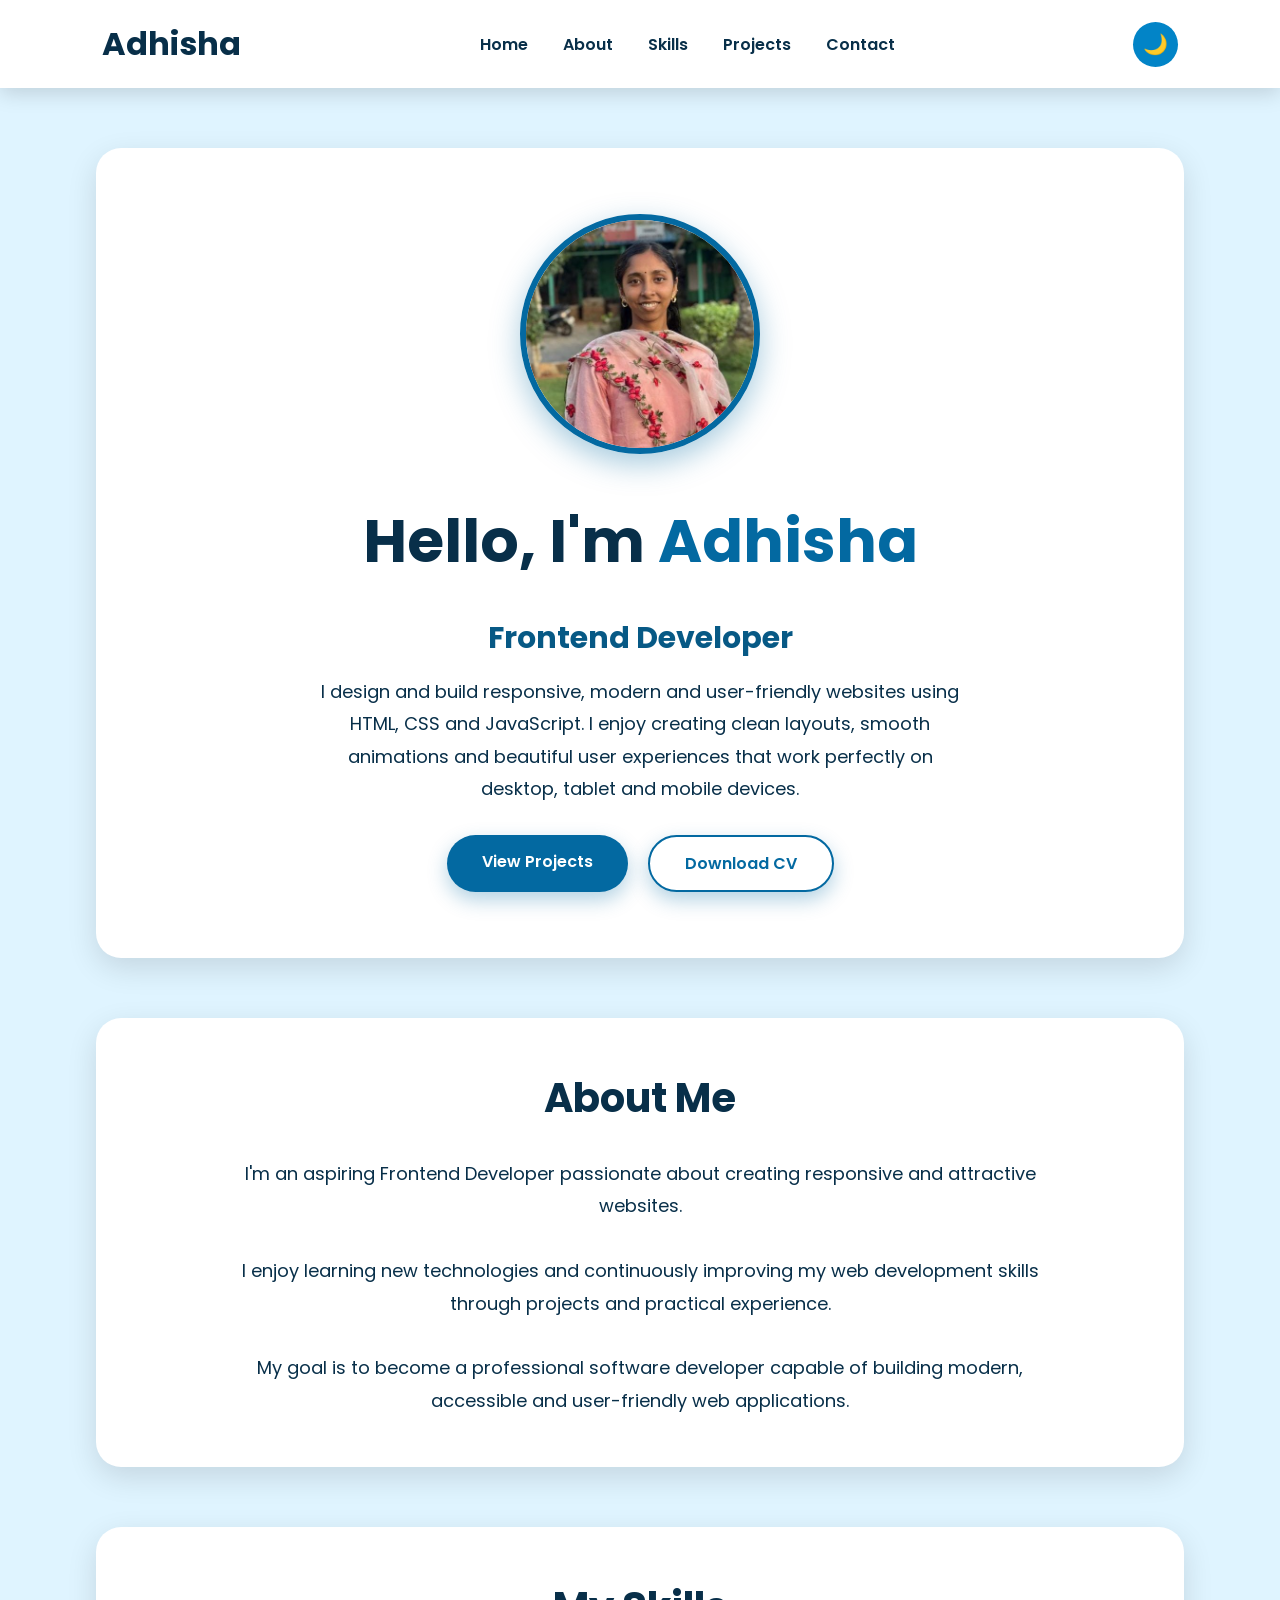
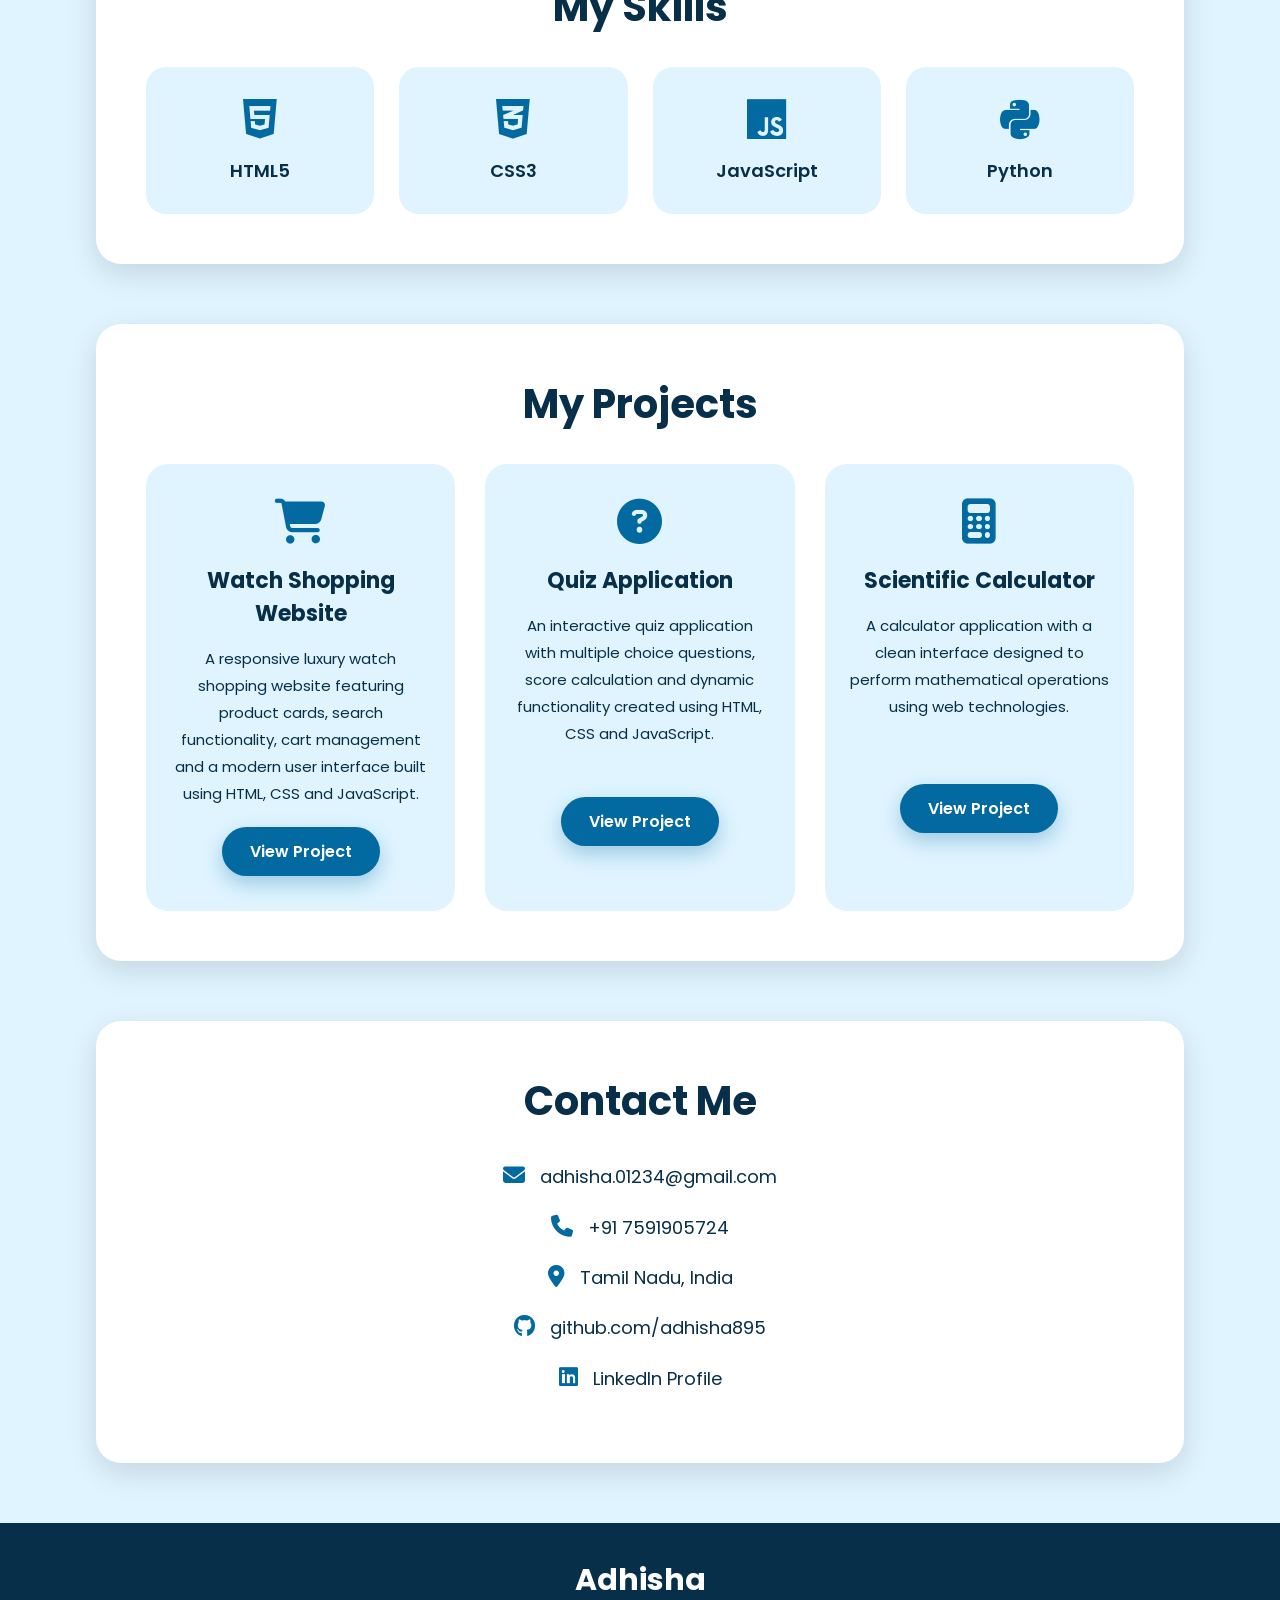
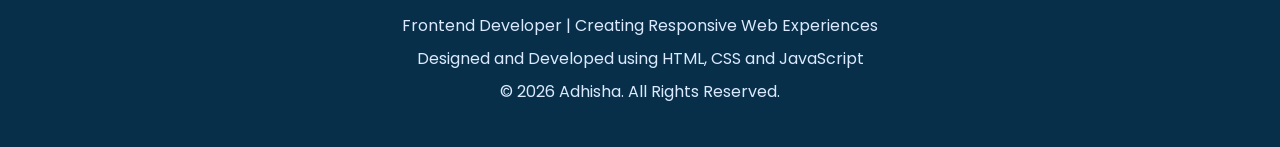
==== index.html @ 850aa68b "calculator added" ====
<!DOCTYPE html>
<html lang="en">

<head>

    <meta charset="UTF-8">
    <meta name="viewport" content="width=device-width, initial-scale=1.0">

    <title>Adhisha | Portfolio</title>

    <link rel="stylesheet" href="style.css">

    <link href="https://fonts.googleapis.com/css2?family=Poppins:wght@300;400;500;600;700&display=swap"
        rel="stylesheet">

    <link rel="stylesheet"
        href="https://cdnjs.cloudflare.com/ajax/libs/font-awesome/6.5.2/css/all.min.css">

</head>

<body>

    <!-- ================= NAVBAR ================= -->

    <nav>

        <div class="logo">
            Adhisha
        </div>

        <ul>

            <li><a href="#home">Home</a></li>

            <li><a href="#about">About</a></li>

            <li><a href="#skills">Skills</a></li>

            <li><a href="#projects">Projects</a></li>

            <li><a href="#contact">Contact</a></li>

        </ul>

        <button id="darkBtn">
            🌙
        </button>

    </nav>



    <!-- ================= HERO ================= -->

    <section class="hero" id="home">

        <div class="hero-content">

            <div class="hero-image">

                <img src="images/profile.jpeg" alt="Adhisha">

            </div>



            <div class="hero-text">

                <h1>

                    Hello, I'm

                    <span>Adhisha</span>

                </h1>

                <h2>

                    Frontend Developer

                </h2>

                <p>

                    I design and build responsive, modern and user-friendly
                    websites using HTML, CSS and JavaScript.

                    I enjoy creating clean layouts, smooth animations and
                    beautiful user experiences that work perfectly on desktop,
                    tablet and mobile devices.

                </p>



                <div class="hero-buttons">

                    <a href="#projects" class="button">

                        View Projects

                    </a>

                    <a href="resume.pdf"

                        class="button resume"

                        download>

                        Download CV

                    </a>

                </div>

            </div>

        </div>

    </section>



    <!-- ================= ABOUT ================= -->

    <section id="about">

        <h1>

            About Me

        </h1>

        <p>

            I'm an aspiring Frontend Developer passionate about creating
            responsive and attractive websites.

            <br><br>

            I enjoy learning new technologies and continuously improving my
            web development skills through projects and practical experience.

            <br><br>

            My goal is to become a professional software developer capable of
            building modern, accessible and user-friendly web applications.

        </p>

    </section>



    <!-- ================= SKILLS ================= -->

    <section id="skills">

        <h1>

            My Skills

        </h1>

        <div class="skills-container">

            <div class="skill">

                <i class="fab fa-html5"></i>

                HTML5

            </div>

            <div class="skill">

                <i class="fab fa-css3-alt"></i>

                CSS3

            </div>

            <div class="skill">

                <i class="fab fa-js"></i>

                JavaScript

            </div>

            <div class="skill">

                <i class="fab fa-python"></i>

                Python

            </div>

        </div>

    </section>

        <!-- ================= PROJECTS ================= -->

    <section id="projects">

        <h1>
            My Projects
        </h1>


        <div class="projects-grid">


            <div class="card">

                <i class="fas fa-shopping-cart"></i>


                <h3>
                    Watch Shopping Website
                </h3>


                <p>
                    A responsive luxury watch shopping website
                    featuring product cards, search functionality,
                    cart management and a modern user interface
                    built using HTML, CSS and JavaScript.
                </p>


                <a href="https://adhisha895.github.io/shopping_webpage/"
                   class="button"
                   target="_blank">

                    View Project

                </a>

            </div>




            <div class="card">

                <i class="fas fa-question-circle"></i>


                <h3>
                    Quiz Application
                </h3>


                <p>
                    An interactive quiz application with multiple
                    choice questions, score calculation and dynamic
                    functionality created using HTML, CSS and JavaScript.
                </p>


                <a href="https://adhisha895.github.io/quiz/"
                   class="button"
                   target="_blank">

                    View Project

                </a>

            </div>




            <div class="card">

                <i class="fas fa-calculator"></i>


                <h3>
                    Scientific Calculator
                </h3>


                <p>
                    A calculator application with a clean interface
                    designed to perform mathematical operations using
                    web technologies.
                </p>
                
                
                <a href="https://adhisha895.github.io/calculator/"
                class="button"
                target="_blank">
                View Project
                </a>


               
            </div>



        </div>


    </section>





    <!-- ================= CONTACT ================= -->


    <section id="contact">


        <h1>
            Contact Me
        </h1>


        <div class="contact-box">


            <p>

                <i class="fas fa-envelope"></i>

                adhisha.01234@gmail.com

            </p>



            <p>

                <i class="fas fa-phone"></i>

                +91 7591905724

            </p>



            <p>

                <i class="fas fa-location-dot"></i>

                Tamil Nadu, India

            </p>



            <p>

                <i class="fab fa-github"></i>

                github.com/adhisha895

            </p>


            <p>

                <i class="fab fa-linkedin"></i>

                LinkedIn Profile

            </p>


        </div>


    </section>





    <!-- ================= FOOTER ================= -->


    <footer>


        <h3>
            Adhisha
        </h3>


        <p>
            Frontend Developer | Creating Responsive Web Experiences
        </p>


        <p>
            Designed and Developed using HTML, CSS and JavaScript
        </p>


        <p>
            © 2026 Adhisha. All Rights Reserved.
        </p>


    </footer>





    <script src="script.js"></script>


</body>


</html>
---- style.css ----
/* ===========================
   RESET
=========================== */

*{
    margin:0;
    padding:0;
    box-sizing:border-box;
}


html{
    scroll-behavior:smooth;
}


body{

    font-family:'Poppins',sans-serif;

    background:#dff4ff;

    color:#082f49;

    transition:.4s;

    overflow-x:hidden;

}


/* ===========================
   NAVBAR
=========================== */


nav{

    width:100%;

    display:flex;

    justify-content:space-between;

    align-items:center;

    padding:20px 8%;

    background:white;

    position:sticky;

    top:0;

    z-index:1000;

    box-shadow:0 5px 20px rgba(0,0,0,.15);

}



.logo{

    font-size:32px;

    font-weight:700;

    color:#082f49;

    transition:.3s;

}


.logo:hover{

    color:#0284c7;

}



nav ul{

    display:flex;

    list-style:none;

    gap:35px;

}



nav ul li a{

    text-decoration:none;

    color:#082f49;

    font-weight:600;

    font-size:16px;

    position:relative;

}



nav ul li a::after{

    content:"";

    position:absolute;

    left:0;

    bottom:-7px;

    width:0;

    height:3px;

    background:#0284c7;

    transition:.3s;

}



nav ul li a:hover::after{

    width:100%;

}



#darkBtn{

    border:none;

    background:#0284c7;

    color:white;

    width:45px;

    height:45px;

    border-radius:50%;

    cursor:pointer;

    font-size:20px;

    transition:.3s;

}



#darkBtn:hover{

    transform:scale(1.1);

}



/* ===========================
   HERO
=========================== */


.hero{

    min-height:90vh;

    display:flex;

    justify-content:center;

    align-items:center;

    padding:60px 8%;

}



.hero-content{

    max-width:1100px;

    width:100%;

    display:flex;

    flex-direction:column;

    align-items:center;

    text-align:center;

    gap:35px;

}



.hero-image img{

    width:240px;

    height:240px;

    object-fit:cover;

    object-position:25% 25%;

    border-radius:50%;

    border:6px solid #0369a1;

    box-shadow:0 10px 30px rgba(3,105,161,.35);

    transition:.3s;

}



.hero-image img:hover{

    transform:scale(1.05);

}




.hero-text h1{

    font-size:clamp(38px,6vw,60px);

    color:#082f49;

}



.hero-text span{

    color:#0369a1;

}



.hero-text h2{

    font-size:30px;

    margin:15px 0;

    color:#075985;

}



.hero-text p{

    max-width:650px;

    margin:auto;

    font-size:18px;

    line-height:1.8;

}





/* ===========================
   BUTTONS
=========================== */


.hero-buttons{

    display:flex;

    justify-content:center;

    flex-wrap:wrap;

    gap:20px;

    margin-top:30px;

}



.button{

    display:inline-block;

    padding:14px 35px;

    background:#0369a1;

    color:white;

    border-radius:30px;

    text-decoration:none;

    font-weight:600;

    transition:.3s;

    box-shadow:0 8px 20px rgba(3,105,161,.3);

}



.button:hover{

    transform:translateY(-5px);

}



.resume{

    background:white;

    color:#0369a1;

    border:2px solid #0369a1;

}



.resume:hover{

    background:#0369a1;

    color:white;

}

/* ===========================
   COMMON SECTIONS
=========================== */


section{

    width:85%;

    margin:60px auto;

    padding:50px;

    background:white;

    border-radius:25px;

    box-shadow:0 10px 30px rgba(0,0,0,.12);

    transition:.4s;

}



section:hover{

    transform:translateY(-5px);

}



section h1{

    text-align:center;

    font-size:40px;

    margin-bottom:30px;

    color:#082f49;

}



section p{

    color:#082f49;

    line-height:1.8;

}



/* ===========================
   ABOUT
=========================== */


#about p{

    max-width:850px;

    margin:auto;

    text-align:center;

    font-size:18px;

}





/* ===========================
   SKILLS
=========================== */


.skills-container{

    display:grid;

    grid-template-columns:

    repeat(auto-fit,minmax(160px,1fr));

    gap:25px;

}



.skill{

    background:#dff4ff;

    padding:30px 20px;

    border-radius:20px;

    text-align:center;

    font-size:18px;

    font-weight:600;

    color:#082f49;

    transition:.3s;

}



.skill i{

    display:block;

    font-size:45px;

    margin-bottom:15px;

    color:#0369a1;

}



.skill:hover{

    background:#0369a1;

    color:white;

    transform:translateY(-10px);

}



.skill:hover i{

    color:white;

}





/* ===========================
   PROJECTS
=========================== */


.projects-grid{

    display:grid;

    grid-template-columns:

    repeat(auto-fit,minmax(280px,1fr));

    gap:30px;

}



.card{

    background:#dff4ff;

    padding:35px 25px;

    border-radius:22px;

    text-align:center;

    display:flex;

    flex-direction:column;

    justify-content:space-between;

    transition:.3s;

}



.card:hover{

    transform:translateY(-10px);

    box-shadow:0 15px 35px rgba(3,105,161,.25);

}



.card i{

    font-size:45px;

    color:#0369a1;

    margin-bottom:20px;

}



.card h3{

    font-size:22px;

    margin-bottom:15px;

    color:#082f49;

}



.card p{

    font-size:15px;

    margin-bottom:20px;

}





.card .button{

    margin:auto;

    padding:12px 28px;

}





/* ===========================
   CONTACT
=========================== */


.contact-box{

    text-align:center;

}



.contact-box p{

    font-size:18px;

    margin:18px;

}



.contact-box i{

    color:#0369a1;

    margin-right:10px;

    font-size:22px;

}





/* ===========================
   FOOTER
=========================== */


footer{

    background:#082f49;

    color:white;

    text-align:center;

    padding:35px 20px;

}



footer h3{

    font-size:30px;

    margin-bottom:10px;

}



footer p{

    margin:8px;

    color:#dbeafe;

}

/* ===========================
   DARK MODE
=========================== */


.dark{

    background:#020617;

    color:white;

}



/* Navbar */

.dark nav{

    background:#0f172a;

}



.dark .logo{

    color:#38bdf8;

}



.dark nav a{

    color:white;

}



/* Sections */


.dark section{

    background:#111827;

}



.dark section h1{

    color:#38bdf8;

}



.dark section p{

    color:#e2e8f0;

}



/* Hero */


.dark .hero-text h1{

    color:white;

}



.dark .hero-text h2{

    color:#7dd3fc;

}



.dark .hero-text span{

    color:#38bdf8;

}



.dark .hero-text p{

    color:#e2e8f0;

}



.dark .hero-image img{

    border-color:#38bdf8;

}



/* Skills */


.dark .skill{

    background:#1e293b;

    color:white;

}



.dark .skill i{

    color:#38bdf8;

}



.dark .skill:hover{

    background:#0369a1;

}



/* Projects */


.dark .card{

    background:#1e293b;

}



.dark .card h3{

    color:white;

}



.dark .card p{

    color:#cbd5e1;

}



.dark .card i{

    color:#38bdf8;

}



/* Resume Button */


.dark .resume{

    background:transparent;

    color:#38bdf8;

    border-color:#38bdf8;

}



.dark .resume:hover{

    background:#38bdf8;

    color:#020617;

}



.dark footer{

    background:#000814;

}





/* ===========================
   TABLET
=========================== */


@media(max-width:992px){


    nav{

        padding:20px 5%;

    }



    nav ul{

        gap:20px;

    }



    .hero{

        padding:50px 5%;

    }



    .hero-image img{

        width:210px;

        height:210px;

    }



    section{

        width:90%;

        padding:40px;

    }



}





/* ===========================
   MOBILE
=========================== */


@media(max-width:700px){



/* Navbar */


nav{

    flex-direction:column;

    gap:20px;

    padding:20px;

}



.logo{

    font-size:28px;

}



nav ul{

    flex-direction:column;

    align-items:center;

    gap:15px;

}



/* Hero */


.hero{

    min-height:auto;

    padding:50px 20px;

}



.hero-content{

    gap:25px;

}



.hero-image img{

    width:180px;

    height:180px;

}



.hero-text h1{

    font-size:34px;

}



.hero-text h2{

    font-size:22px;

}



.hero-text p{

    font-size:16px;

}



.hero-buttons{

    flex-direction:column;

    align-items:center;

}



.button{

    width:220px;

}





/* Sections */


section{

    width:92%;

    padding:30px 20px;

    margin:40px auto;

}



section h1{

    font-size:30px;

}



section p{

    font-size:16px;

}



/* Skills */


.skills-container{

    grid-template-columns:1fr;

}



.skill{

    padding:25px;

}





/* Projects */


.projects-grid{

    grid-template-columns:1fr;

}



.card{

    padding:25px 20px;

}





/* Contact */


.contact-box p{

    font-size:16px;

}





/* Footer */


footer h3{

    font-size:25px;

}



footer p{

    font-size:14px;

}



}





/* ===========================
   SMALL PHONES
=========================== */


@media(max-width:400px){



.logo{

    font-size:24px;

}



.hero-text h1{

    font-size:30px;

}



.hero-image img{

    width:160px;

    height:160px;

}



section h1{

    font-size:26px;

}



.card h3{

    font-size:20px;

}



}
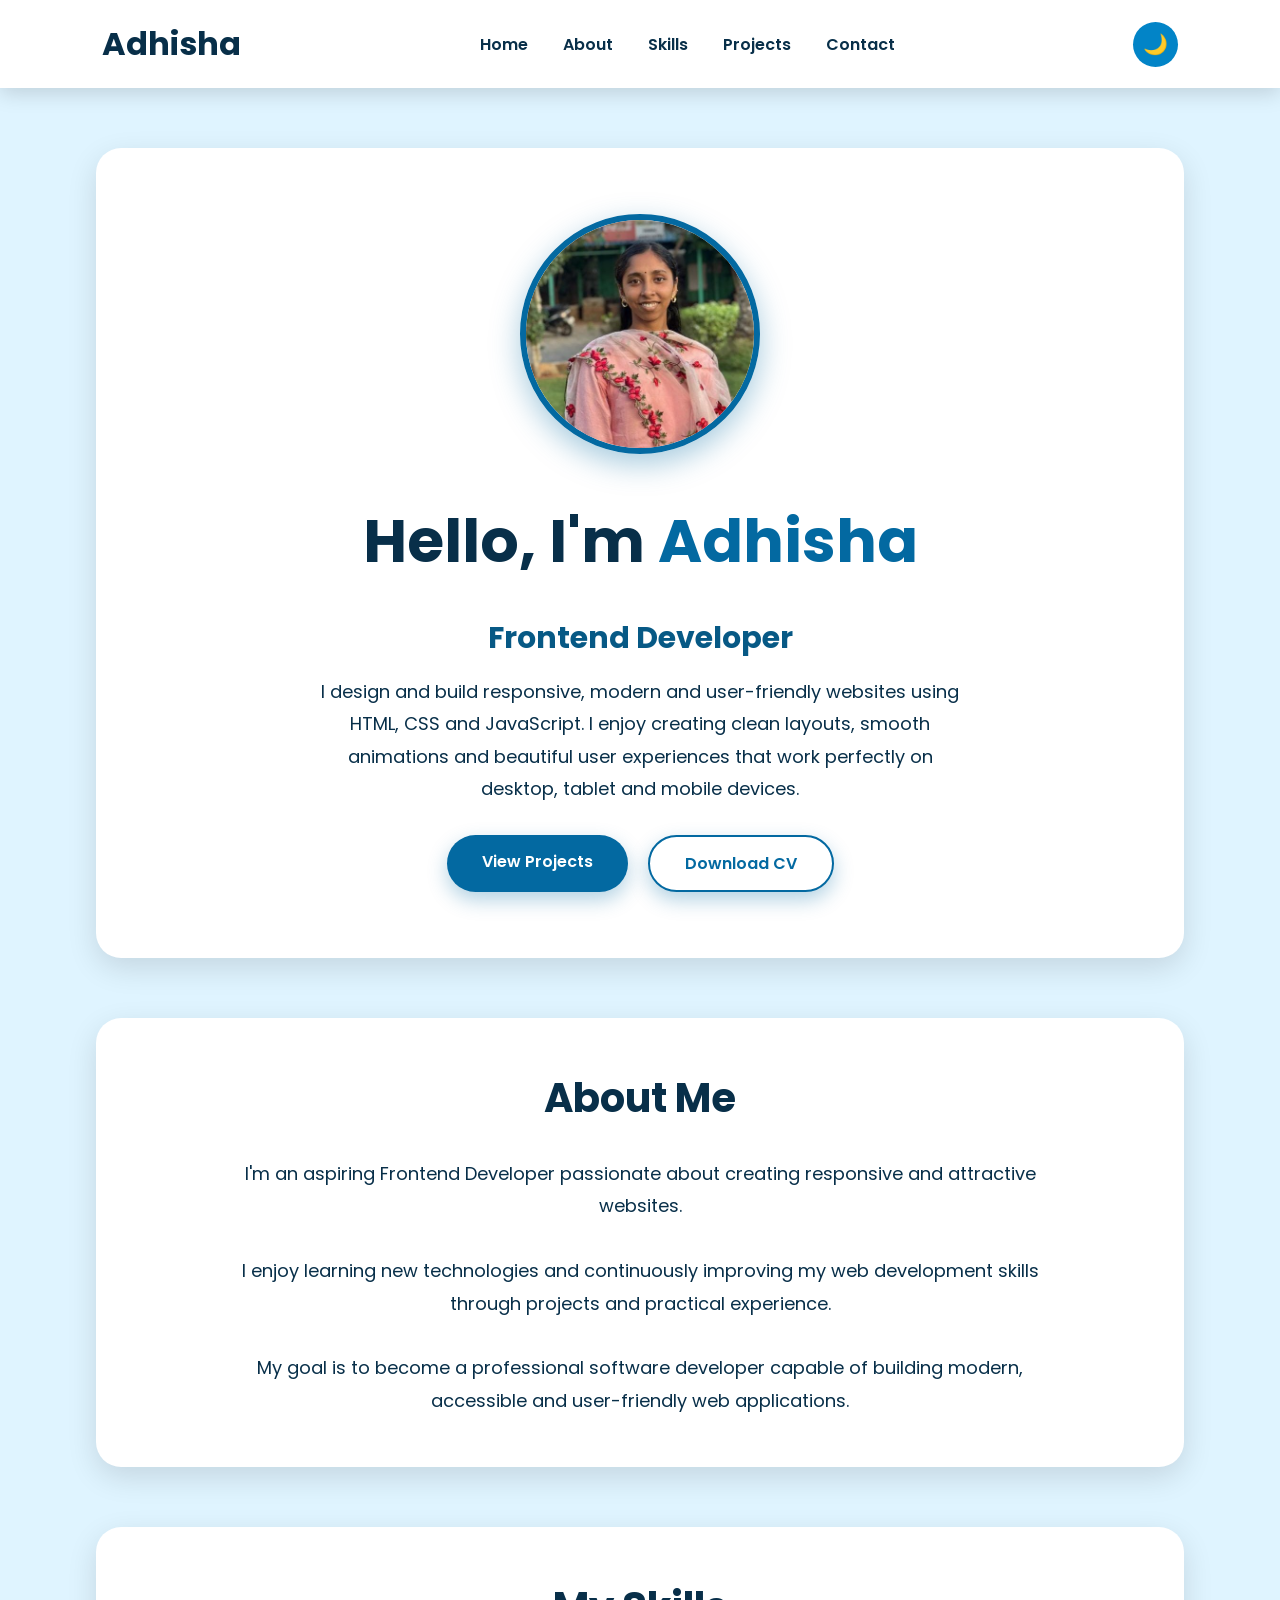
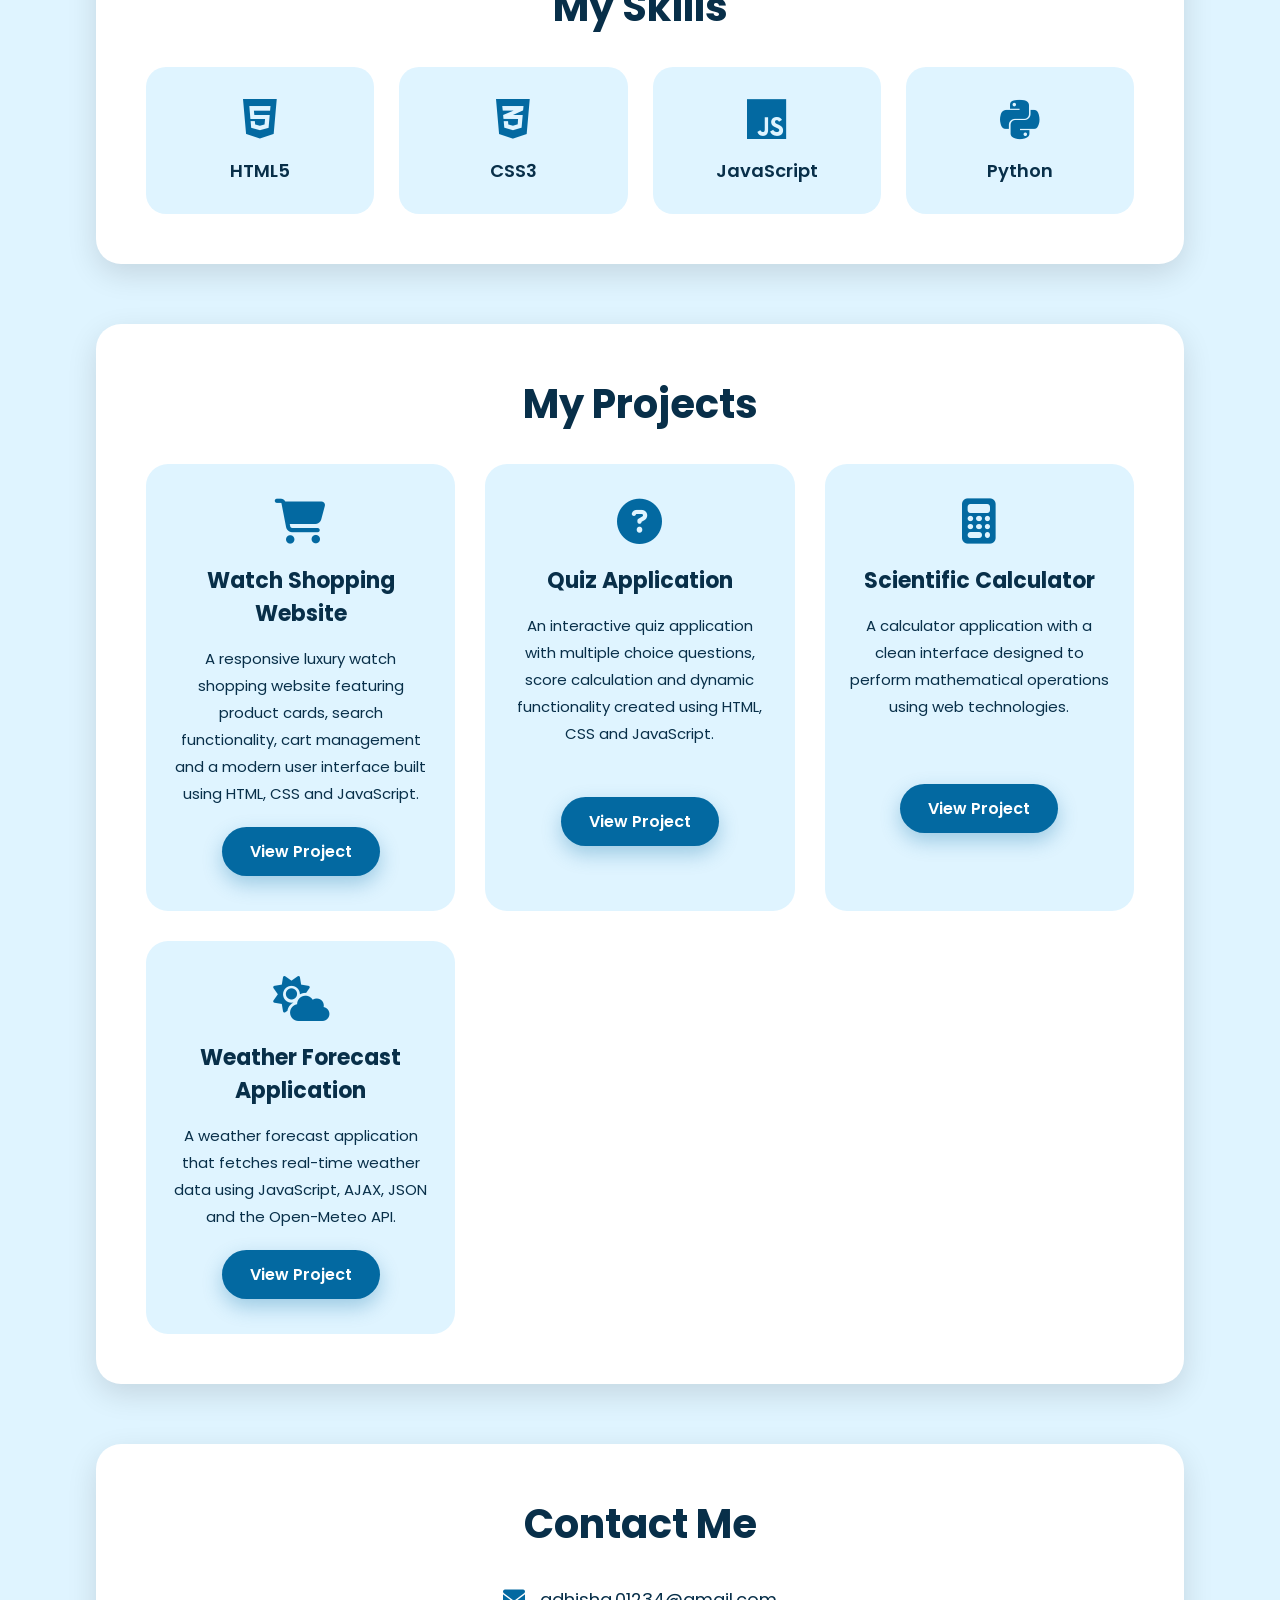
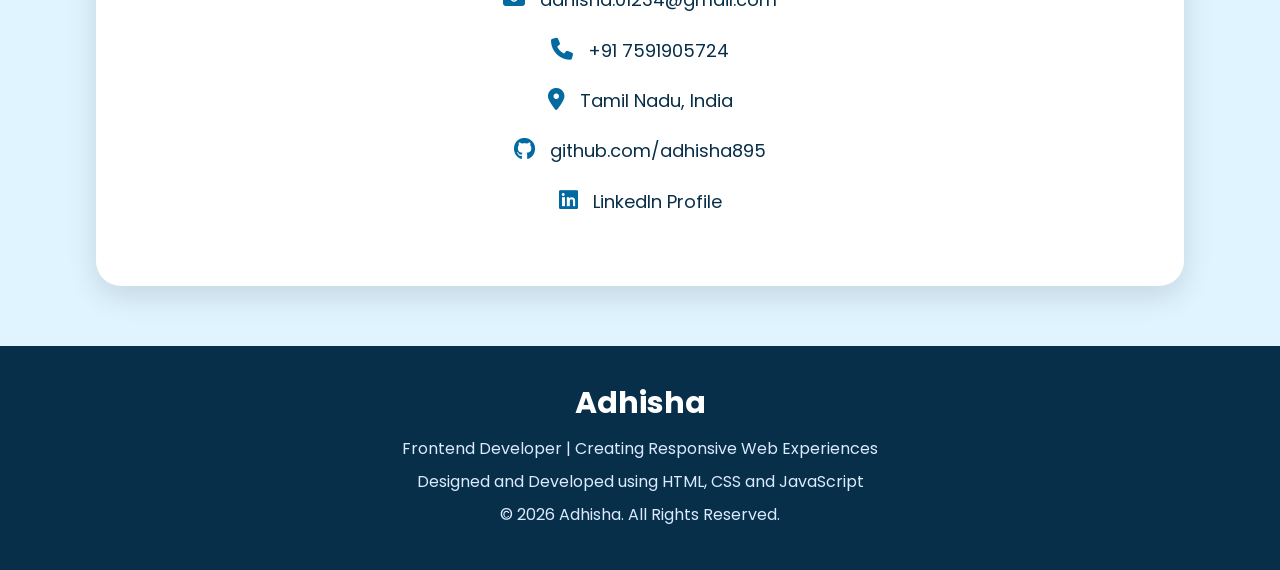
==== commit 9a5cd1ad: "Add weather forecast project" ====
--- a/index.html
+++ b/index.html
@@ -199,118 +199,128 @@
         </div>
 
     </section>
-
-        <!-- ================= PROJECTS ================= -->
-
-    <section id="projects">
-
-        <h1>
-            My Projects
-        </h1>
-
-
-        <div class="projects-grid">
-
-
-            <div class="card">
-
-                <i class="fas fa-shopping-cart"></i>
-
-
-                <h3>
-                    Watch Shopping Website
-                </h3>
-
-
-                <p>
-                    A responsive luxury watch shopping website
-                    featuring product cards, search functionality,
-                    cart management and a modern user interface
-                    built using HTML, CSS and JavaScript.
-                </p>
-
-
-                <a href="https://adhisha895.github.io/shopping_webpage/"
-                   class="button"
-                   target="_blank">
-
-                    View Project
-
-                </a>
-
-            </div>
-
-
-
-
-            <div class="card">
-
-                <i class="fas fa-question-circle"></i>
-
-
-                <h3>
-                    Quiz Application
-                </h3>
-
-
-                <p>
-                    An interactive quiz application with multiple
-                    choice questions, score calculation and dynamic
-                    functionality created using HTML, CSS and JavaScript.
-                </p>
-
-
-                <a href="https://adhisha895.github.io/quiz/"
-                   class="button"
-                   target="_blank">
-
-                    View Project
-
-                </a>
-
-            </div>
-
-
-
-
-            <div class="card">
-
-                <i class="fas fa-calculator"></i>
-
-
-                <h3>
-                    Scientific Calculator
-                </h3>
-
-
-                <p>
-                    A calculator application with a clean interface
-                    designed to perform mathematical operations using
-                    web technologies.
-                </p>
-                
-                
-                <a href="https://adhisha895.github.io/calculator/"
-                class="button"
-                target="_blank">
+<!-- ================= PROJECTS ================= -->
+
+<section id="projects">
+
+    <h1>
+        My Projects
+    </h1>
+
+    <div class="projects-grid">
+
+        <!-- Watch Shopping Website -->
+
+        <div class="card">
+
+            <i class="fas fa-shopping-cart"></i>
+
+            <h3>
+                Watch Shopping Website
+            </h3>
+
+            <p>
+                A responsive luxury watch shopping website
+                featuring product cards, search functionality,
+                cart management and a modern user interface
+                built using HTML, CSS and JavaScript.
+            </p>
+
+            <a href="https://adhisha895.github.io/shopping_webpage/"
+               class="button"
+               target="_blank">
+
                 View Project
-                </a>
-
-
-               
-            </div>
-
-
-
-        </div>
-
-
-    </section>
-
-
-
-
-
+
+            </a>
+
+        </div>
+
+
+        <!-- Quiz Application -->
+
+        <div class="card">
+
+            <i class="fas fa-question-circle"></i>
+
+            <h3>
+                Quiz Application
+            </h3>
+
+            <p>
+                An interactive quiz application with multiple
+                choice questions, score calculation and dynamic
+                functionality created using HTML, CSS and JavaScript.
+            </p>
+
+            <a href="https://adhisha895.github.io/quiz/"
+               class="button"
+               target="_blank">
+
+                View Project
+
+            </a>
+
+        </div>
+
+
+        <!-- Scientific Calculator -->
+
+        <div class="card">
+
+            <i class="fas fa-calculator"></i>
+
+            <h3>
+                Scientific Calculator
+            </h3>
+
+            <p>
+                A calculator application with a clean interface
+                designed to perform mathematical operations using
+                web technologies.
+            </p>
+
+            <a href="https://adhisha895.github.io/calculator/"
+               class="button"
+               target="_blank">
+
+                View Project
+
+            </a>
+
+        </div>
+
+
+        <!-- Weather Forecast Application -->
+
+        <div class="card">
+
+            <i class="fas fa-cloud-sun"></i>
+
+            <h3>
+                Weather Forecast Application
+            </h3>
+
+            <p>
+                A weather forecast application that fetches
+                real-time weather data using JavaScript,
+                AJAX, JSON and the Open-Meteo API.
+            </p>
+
+            <a href="https://adhisha895.github.io/Weather_forecast/"
+               class="button"
+               target="_blank">
+
+                View Project
+
+            </a>
+
+        </div>
+
+
+    </div>
+
+</section>
     <!-- ================= CONTACT ================= -->
 
 
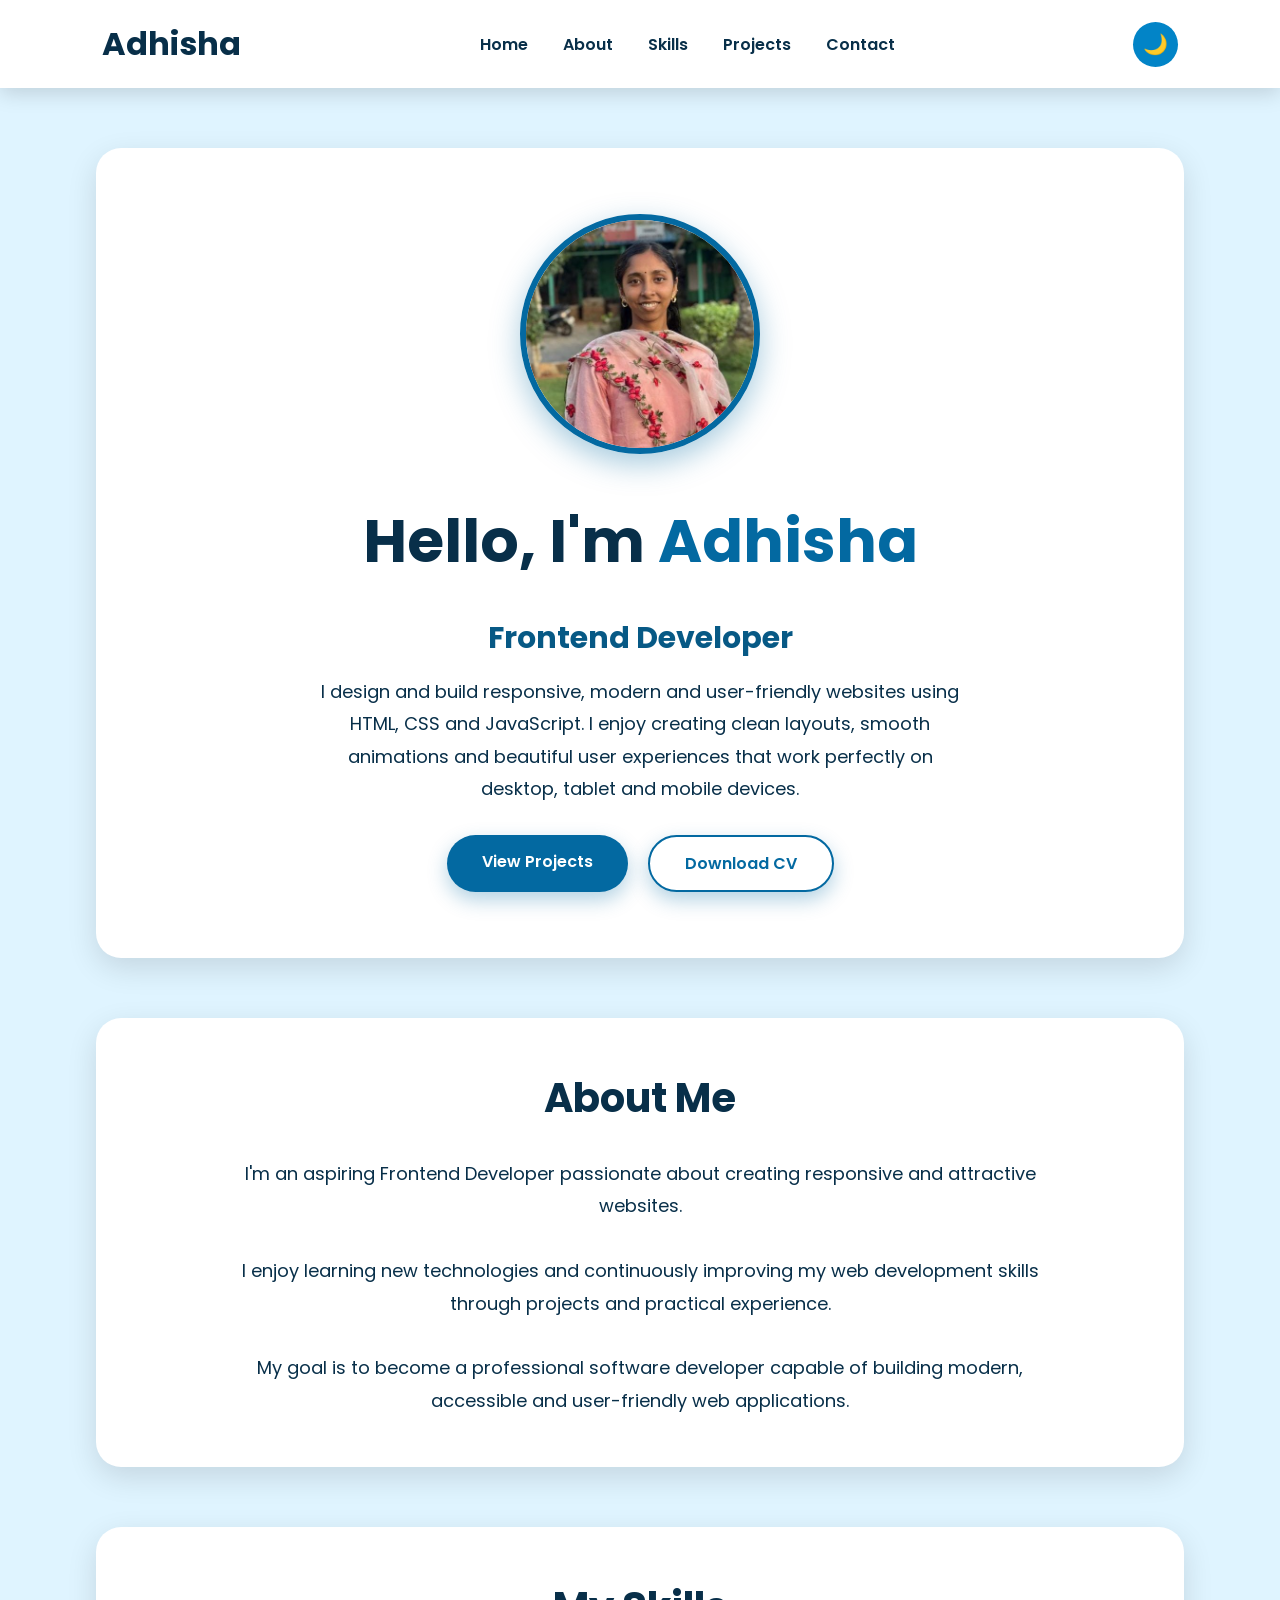
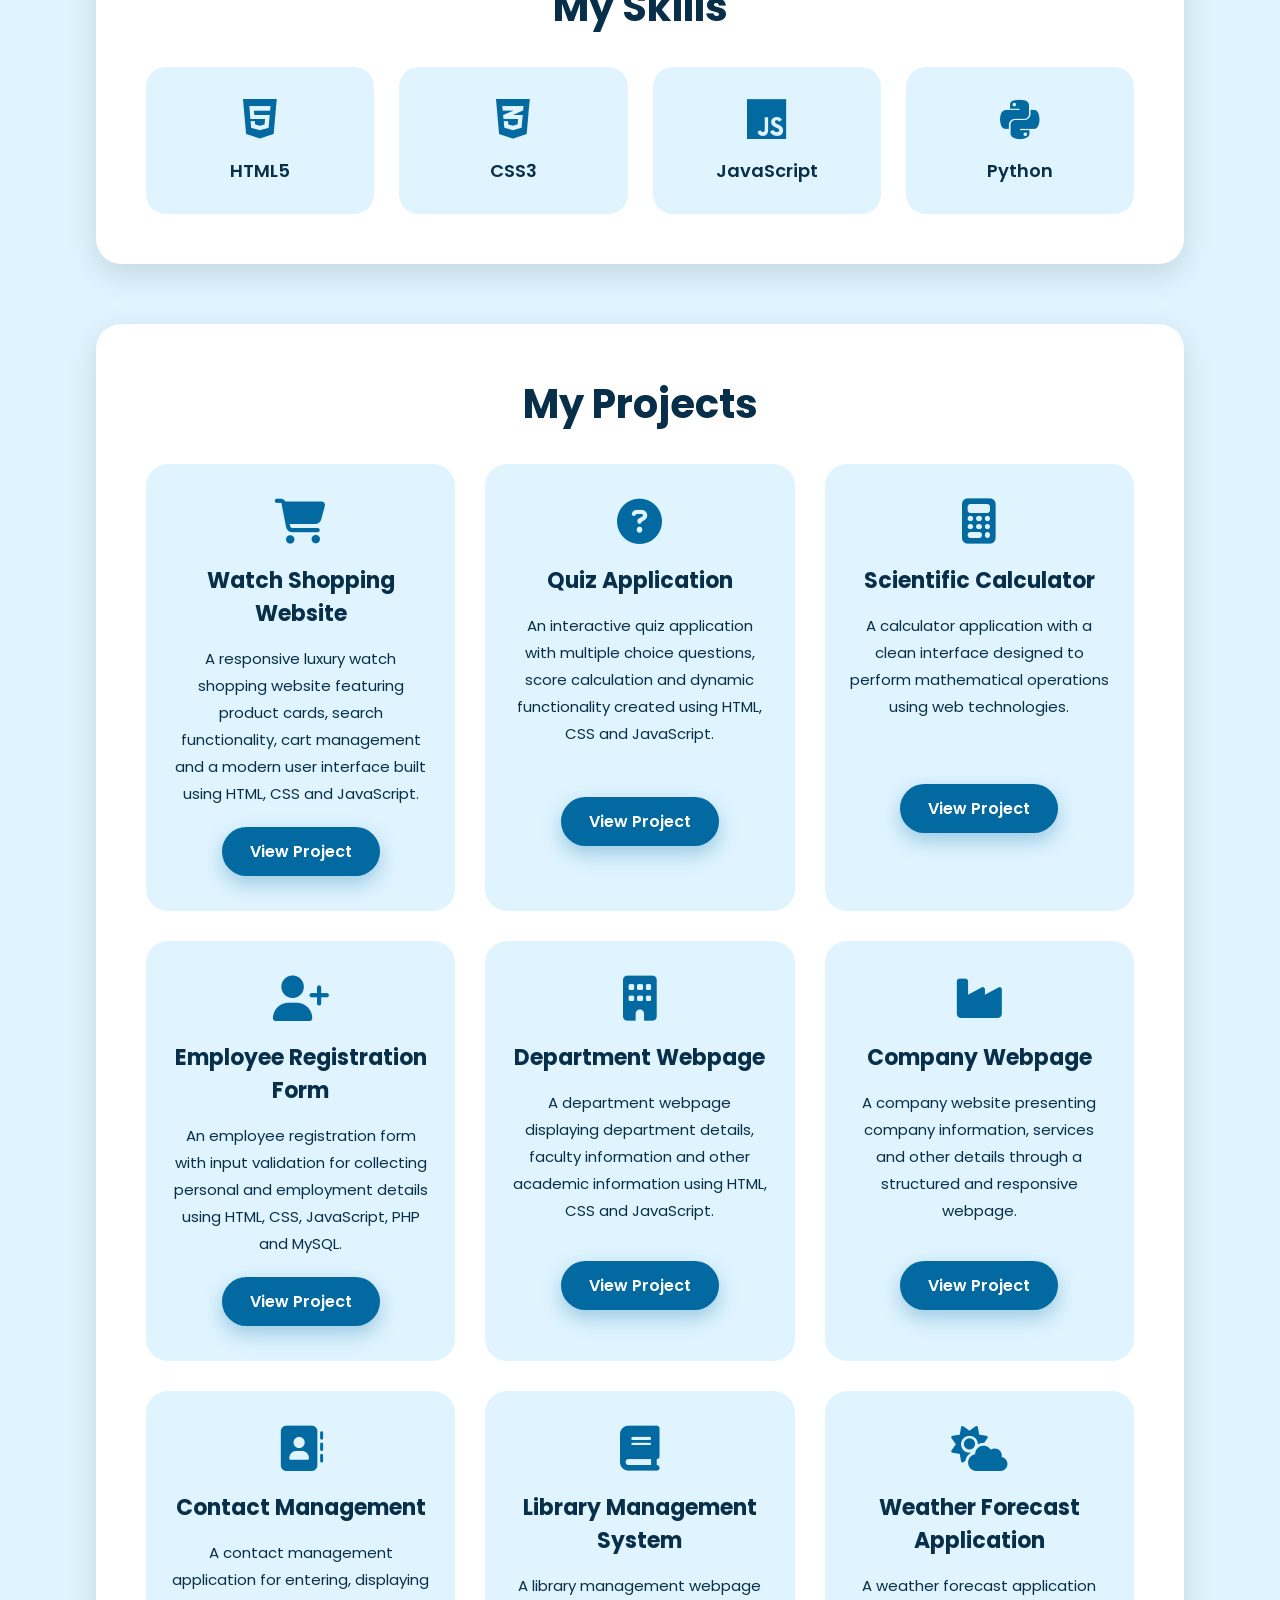
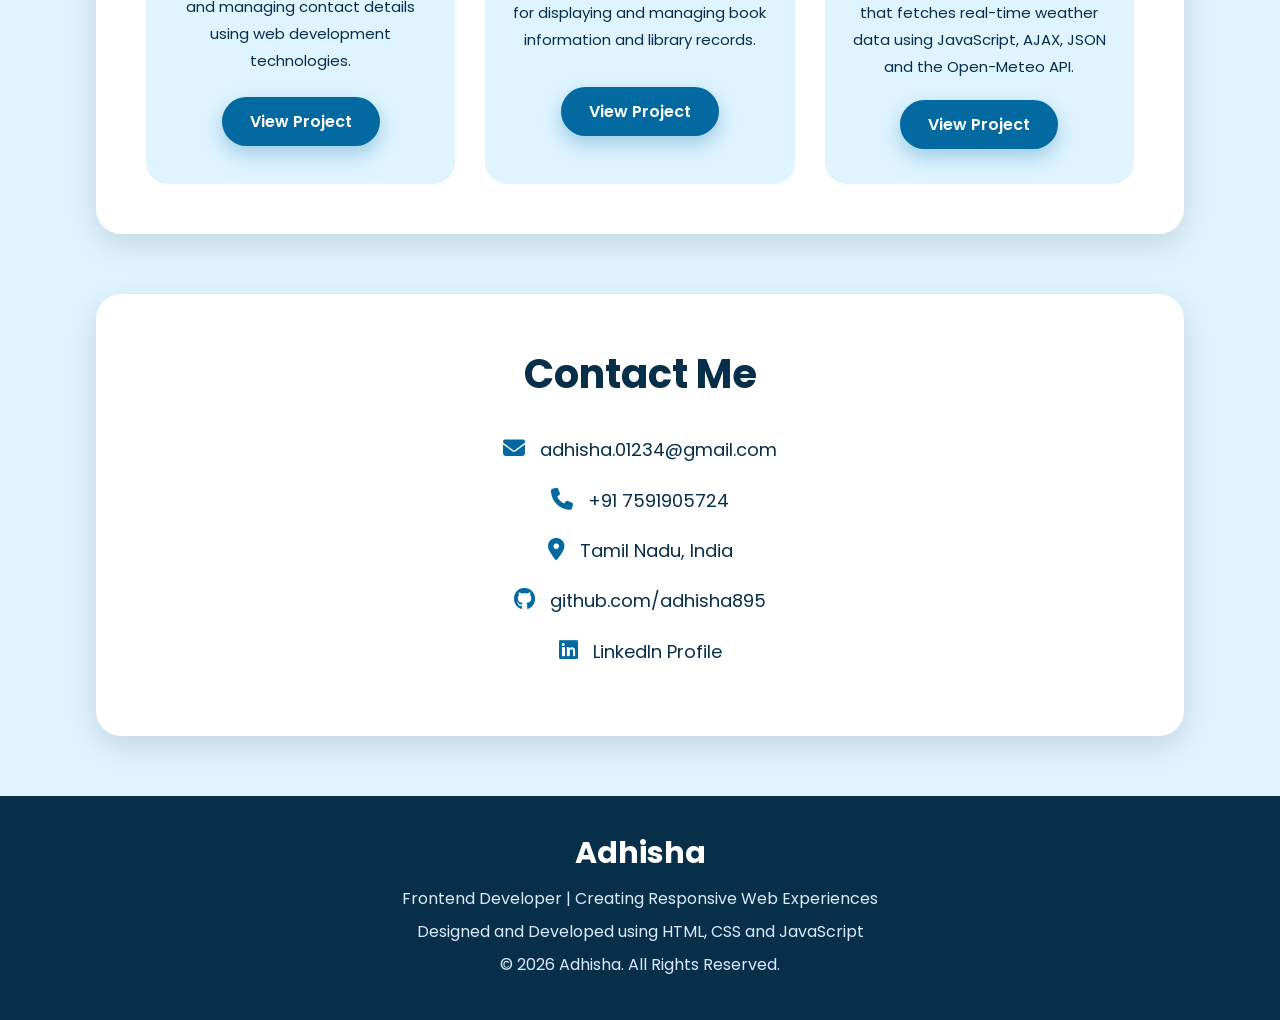
==== commit 00a25da1: "Refactor index.html to improve structure and content" ====
--- a/index.html
+++ b/index.html
@@ -289,6 +289,74 @@
             </a>
 
         </div>
+        <!-- Employee Registration Form -->
+        <div class="card">
+            <i class="fas fa-user-plus"></i>
+            <h3>Employee Registration Form</h3>
+            <p>
+                An employee registration form with input validation
+                for collecting personal and employment details
+                using HTML, CSS, JavaScript, PHP and MySQL.
+            </p>
+            <a href="YOUR_EMPLOYEE_DEMO_LINK"
+                class="button" target="_blank">
+                View Project
+            </a>
+        </div>
+        <!-- Department Webpage -->
+        <div class="card">
+            <i class="fas fa-building"></i>
+            <h3>Department Webpage</h3>
+            <p>
+                A department webpage displaying department details,
+                faculty information and other academic information
+                using HTML, CSS and JavaScript.
+            </p>
+            <a href="YOUR_DEPARTMENT_DEMO_LINK"
+                class="button" target="_blank">
+                View Project
+            </a>
+        </div>
+        <!-- Company Webpage -->
+        <div class="card">
+            <i class="fas fa-industry"></i>
+            <h3>Company Webpage</h3>
+            <p>
+                A company website presenting company information,
+                services and other details through a structured
+                and responsive webpage.
+            </p>
+            <a href="YOUR_COMPANY_DEMO_LINK"
+                class="button" target="_blank">
+                View Project
+            </a>
+        </div>
+        <!-- Contact Management -->
+        <div class="card">
+            <i class="fas fa-address-book"></i>
+            <h3>Contact Management</h3><p>
+                A contact management application for entering,
+                displaying and managing contact details using
+                web development technologies.
+            </p>
+            <a href="YOUR_CONTACT_DEMO_LINK"
+                class="button" target="_blank">
+                View Project
+            </a>
+        </div>
+        <!-- Library Management -->
+        <div class="card">
+            <i class="fas fa-book"></i>
+            <h3>Library Management System</h3>
+            <p>
+                A library management webpage for displaying
+                and managing book information and library records.
+            </p>
+            <a href="YOUR_LIBRARY_DEMO_LINK"
+                class="button" target="_blank">
+                View Project
+            </a>
+        </div>
 
 
         <!-- Weather Forecast Application -->
@@ -430,4 +498,4 @@
 </body>
 
 
-</html>+</html>
